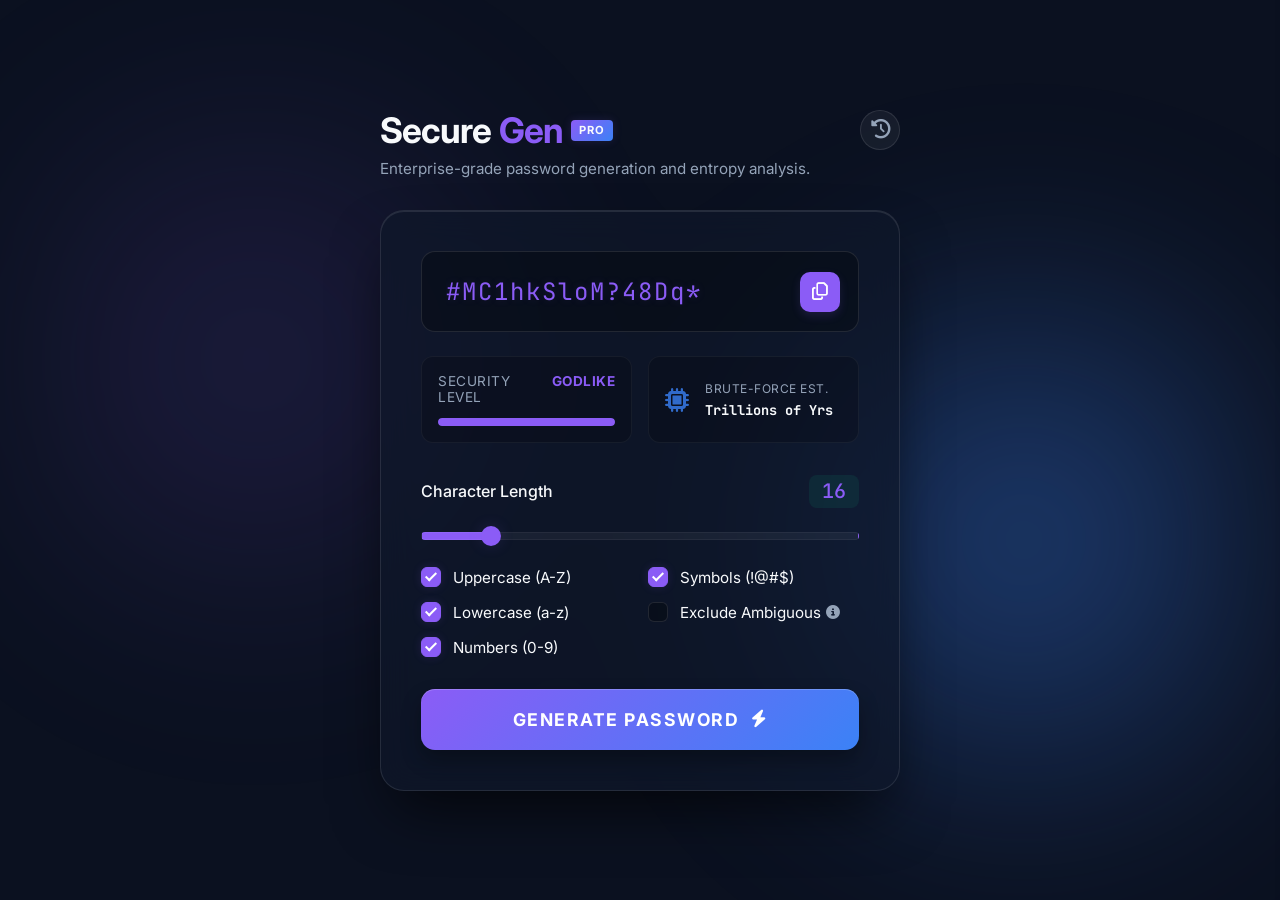
==== index.html @ d8eb7a4e "Initialize Premium Password Generator" ====
<!DOCTYPE html>
<html lang="en">
<head>
    <meta charset="UTF-8">
    <meta name="viewport" content="width=device-width, initial-scale=1.0">
    <title>SecureGen - Premium Password Generator</title>
    <meta name="description" content="Generate highly secure, strong passwords instantly with SecureGen.">
    <link rel="stylesheet" href="style.css">
    <link rel="preconnect" href="https://fonts.googleapis.com">
    <link rel="preconnect" href="https://fonts.gstatic.com" crossorigin>
    <link href="https://fonts.googleapis.com/css2?family=Inter:wght@400;500;600;700&family=JetBrains+Mono:wght@400;700&display=swap" rel="stylesheet">
    <link rel="stylesheet" href="https://cdnjs.cloudflare.com/ajax/libs/font-awesome/6.4.0/css/all.min.css">
</head>
<body>
    <div class="background-mesh" id="bg-mesh"></div>
    
    <div class="container">
        <header>
            <div class="header-top">
                <h1>Secure<span class="highlight">Gen</span> <span class="badge">PRO</span></h1>
                <button id="history-toggle-btn" title="View Password History"><i class="fas fa-history"></i></button>
            </div>
            <p>Enterprise-grade password generation and entropy analysis.</p>
        </header>

        <main class="generator-box" id="card">
            <div class="output-container">
                <input type="text" id="password-output" readonly placeholder="P4$5W0rD!">
                <button id="copy-btn" title="Copy to clipboard">
                    <i class="far fa-copy"></i>
                </button>
            </div>
            
            <div class="analytics-panel">
                <div class="strength-meter" data-strength="3">
                    <div class="strength-header">
                        <span>Security Level</span>
                        <span class="strength-text" id="strength-text">Strong</span>
                    </div>
                    <div class="strength-bar"></div>
                </div>
                
                <div class="crack-time">
                    <i class="fas fa-microchip"></i>
                    <div class="crack-info">
                        <span class="crack-label">Brute-Force Est.</span>
                        <span class="crack-val" id="crack-time-val">2.5 Million Years</span>
                    </div>
                </div>
            </div>

            <div class="controls">
                <div class="control-group length-group">
                    <div class="length-header">
                        <label for="length-slider">Character Length</label>
                        <span id="length-val">16</span>
                    </div>
                    <input type="range" id="length-slider" min="8" max="64" value="16">
                </div>

                <div class="checkboxes">
                    <div class="checkbox-column">
                        <label class="custom-checkbox">
                            <input type="checkbox" id="uppercase" checked>
                            <span class="checkmark"></span>
                            Uppercase (A-Z)
                        </label>
                        <label class="custom-checkbox">
                            <input type="checkbox" id="lowercase" checked>
                            <span class="checkmark"></span>
                            Lowercase (a-z)
                        </label>
                        <label class="custom-checkbox">
                            <input type="checkbox" id="numbers" checked>
                            <span class="checkmark"></span>
                            Numbers (0-9)
                        </label>
                    </div>
                    <div class="checkbox-column">
                        <label class="custom-checkbox">
                            <input type="checkbox" id="symbols" checked>
                            <span class="checkmark"></span>
                            Symbols (!@#$)
                        </label>
                        <label class="custom-checkbox exclude">
                            <input type="checkbox" id="exclude-ambiguous">
                            <span class="checkmark"></span>
                            Exclude Ambiguous <span class="tooltip-icon" title="Excludes similar characters like i, l, 1, L, o, 0, O"><i class="fas fa-info-circle"></i></span>
                        </label>
                    </div>
                </div>
            </div>

            <button id="generate-btn">
                <span>Generate Password</span> <i class="fas fa-bolt"></i>
            </button>
        </main>
    </div>
    
    <div class="history-sidebar" id="history-sidebar">
        <div class="history-header">
            <h2>Recent Passwords</h2>
            <button id="history-close-btn"><i class="fas fa-times"></i></button>
        </div>
        <div class="history-list" id="history-list">
            <!-- History items will be injected here -->
            <div class="empty-history">No history yet.</div>
        </div>
        <button id="clear-history-btn" class="clear-btn" style="display: none;">Clear History</button>
    </div>
    
    <div class="overlay" id="overlay"></div>

    <div class="toast" id="toast"><i class="fas fa-check-circle"></i> Password copied!</div>

    <script src="script.js"></script>
</body>
</html>
---- style.css ----
:root {
    --bg-color: #0b1120;
    --card-bg: rgba(15, 23, 42, 0.7);
    --primary: #10b981;
    --primary-hover: #059669;
    --primary-glow: rgba(16, 185, 129, 0.4);
    --secondary: #3b82f6;
    --secondary-glow: rgba(59, 130, 246, 0.4);
    --text-main: #f8fafc;
    --text-muted: #94a3b8;
    --border-color: rgba(255, 255, 255, 0.1);
    
    --strength-weak: #ef4444;
    --strength-medium: #f59e0b;
    --strength-strong: #10b981;
    --strength-godlike: #8b5cf6;
    
    --font-ui: 'Inter', sans-serif;
    --font-mono: 'JetBrains Mono', monospace;
}

* { box-sizing: border-box; margin: 0; padding: 0; }

body {
    background-color: var(--bg-color);
    color: var(--text-main);
    font-family: var(--font-ui);
    min-height: 100vh;
    display: flex;
    justify-content: center;
    align-items: center;
    overflow-x: hidden;
    position: relative;
    padding: 1rem;
}

.background-mesh {
    position: absolute;
    top: 0; left: 0; width: 100vw; height: 100vh;
    background: 
        radial-gradient(circle at 20% 40%, var(--primary-glow), transparent 30%),
        radial-gradient(circle at 80% 60%, var(--secondary-glow), transparent 30%);
    filter: blur(80px);
    z-index: 0;
    transition: background 0.5s ease;
}

.container {
    position: relative;
    z-index: 1;
    width: 100%;
    max-width: 520px;
    perspective: 1000px;
}

header {
    margin-bottom: 2rem;
}

.header-top {
    display: flex;
    justify-content: space-between;
    align-items: center;
    margin-bottom: 0.5rem;
}

header h1 {
    font-size: 2.2rem;
    font-weight: 700;
    letter-spacing: -1px;
    display: flex;
    align-items: center;
    gap: 0.5rem;
}

header h1 .highlight { color: var(--primary); }

.badge {
    background: linear-gradient(135deg, var(--primary), var(--secondary));
    font-size: 0.7rem;
    padding: 0.2rem 0.5rem;
    border-radius: 4px;
    font-weight: 700;
    letter-spacing: 1px;
    box-shadow: 0 0 10px var(--primary-glow);
}

#history-toggle-btn {
    background: rgba(255,255,255,0.05);
    border: 1px solid var(--border-color);
    color: var(--text-muted);
    font-size: 1.2rem;
    width: 40px;
    height: 40px;
    border-radius: 50%;
    cursor: pointer;
    transition: all 0.3s ease;
}

#history-toggle-btn:hover {
    color: var(--text-main);
    background: rgba(255,255,255,0.1);
    box-shadow: 0 0 15px rgba(255,255,255,0.1);
}

header p { color: var(--text-muted); font-size: 0.95rem; }

.generator-box {
    background: var(--card-bg);
    backdrop-filter: blur(16px);
    -webkit-backdrop-filter: blur(16px);
    border: 1px solid var(--border-color);
    border-radius: 24px;
    padding: 2.5rem;
    box-shadow: 0 30px 60px -15px rgba(0, 0, 0, 0.7), inset 0 1px 0 rgba(255,255,255,0.1);
    transform-style: preserve-3d;
    transition: transform 0.1s ease-out;
}

.output-container { position: relative; margin-bottom: 1.5rem; }

#password-output {
    width: 100%;
    background: rgba(0, 0, 0, 0.3);
    border: 1px solid var(--border-color);
    border-radius: 14px;
    padding: 1.5rem 3.5rem 1.5rem 1.5rem;
    color: var(--primary);
    font-family: var(--font-mono);
    font-size: 1.5rem;
    outline: none;
    transition: all 0.3s ease;
    text-shadow: 0 0 10px var(--primary-glow);
    letter-spacing: 2px;
}

#password-output:focus {
    border-color: var(--primary);
    box-shadow: 0 0 20px var(--primary-glow), inset 0 0 10px rgba(0,0,0,0.5);
}

#copy-btn {
    position: absolute;
    right: 1.2rem; top: 50%; transform: translateY(-50%);
    background: var(--primary);
    border: none;
    color: #fff;
    width: 40px; height: 40px;
    border-radius: 10px;
    font-size: 1.1rem;
    cursor: pointer;
    transition: all 0.2s cubic-bezier(0.175, 0.885, 0.32, 1.275);
    display: flex; align-items: center; justify-content: center;
    box-shadow: 0 4px 10px var(--primary-glow);
}

#copy-btn:hover { transform: translateY(-50%) scale(1.05); }
#copy-btn:active { transform: translateY(-50%) scale(0.95); }

.analytics-panel {
    display: flex;
    gap: 1rem;
    margin-bottom: 2rem;
}

.strength-meter {
    flex: 1;
    background: rgba(0, 0, 0, 0.2);
    padding: 1rem;
    border-radius: 12px;
    border: 1px solid rgba(255,255,255,0.05);
}

.strength-header {
    display: flex; justify-content: space-between;
    margin-bottom: 0.8rem;
    font-size: 0.85rem; color: var(--text-muted); text-transform: uppercase; letter-spacing: 0.5px;
}

.strength-text { font-weight: 700; transition: color 0.4s ease; }

.strength-bar {
    height: 8px; width: 100%;
    background: #1e293b;
    border-radius: 4px;
    position: relative; overflow: hidden;
}

.strength-bar::before {
    content: ''; position: absolute; top: 0; left: 0;
    height: 100%; width: 0%;
    background: var(--strength-medium);
    transition: width 0.5s cubic-bezier(0.175, 0.885, 0.32, 1.275), background-color 0.5s ease;
    border-radius: 4px;
}

.crack-time {
    flex: 1;
    background: rgba(0, 0, 0, 0.2);
    padding: 1rem;
    border-radius: 12px;
    border: 1px solid rgba(255,255,255,0.05);
    display: flex; align-items: center; gap: 1rem;
}

.crack-time i { font-size: 1.5rem; color: var(--secondary); opacity: 0.8; }
.crack-info { display: flex; flex-direction: column; gap: 0.3rem; }
.crack-label { font-size: 0.75rem; color: var(--text-muted); text-transform: uppercase; letter-spacing: 0.5px; }
.crack-val { font-size: 0.85rem; font-weight: 700; color: var(--text-main); font-family: var(--font-mono); }

/* Dynamic color classes assigned by JS */
.strength-meter[data-strength="1"] .strength-bar::before { width: 25%; background: var(--strength-weak); box-shadow: 0 0 10px var(--strength-weak); }
.strength-meter[data-strength="1"] .strength-text { color: var(--strength-weak); }
.strength-meter[data-strength="2"] .strength-bar::before { width: 50%; background: var(--strength-medium); box-shadow: 0 0 10px var(--strength-medium);  }
.strength-meter[data-strength="2"] .strength-text { color: var(--strength-medium); }
.strength-meter[data-strength="3"] .strength-bar::before { width: 75%; background: var(--strength-strong); box-shadow: 0 0 10px var(--strength-strong);  }
.strength-meter[data-strength="3"] .strength-text { color: var(--strength-strong); }
.strength-meter[data-strength="4"] .strength-bar::before { width: 100%; background: var(--strength-godlike); box-shadow: 0 0 15px var(--strength-godlike);  }
.strength-meter[data-strength="4"] .strength-text { color: var(--strength-godlike); }


.controls { display: flex; flex-direction: column; gap: 1.5rem; margin-bottom: 2rem; }

.length-header { display: flex; justify-content: space-between; align-items: center; margin-bottom: 1rem; font-weight: 500; }
#length-val { color: var(--primary); font-family: var(--font-mono); font-size: 1.25rem; background: rgba(16,185,129,0.1); padding: 0.2rem 0.8rem; border-radius: 8px; }

input[type="range"] { -webkit-appearance: none; width: 100%; height: 8px; background: rgba(255,255,255,0.05); border-radius: 4px; outline: none; border: 1px solid rgba(255,255,255,0.05); }
input[type="range"]::-webkit-slider-thumb { -webkit-appearance: none; appearance: none; width: 20px; height: 20px; border-radius: 50%; background: var(--primary); cursor: pointer; box-shadow: 0 0 15px var(--primary-glow); transition: transform 0.1s; }
input[type="range"]::-webkit-slider-thumb:hover { transform: scale(1.2); }

.checkboxes { display: grid; grid-template-columns: 1fr 1fr; gap: 1rem; }
.checkbox-column { display: flex; flex-direction: column; gap: 1rem; }

.custom-checkbox { display: flex; align-items: center; position: relative; padding-left: 32px; cursor: pointer; font-size: 0.95rem; color: var(--text-main); user-select: none; transition: color 0.2s; }
.custom-checkbox:hover { color: #fff; }
.custom-checkbox input { position: absolute; opacity: 0; cursor: pointer; height: 0; width: 0; }

.checkmark { position: absolute; top: -1px; left: 0; height: 20px; width: 20px; background-color: rgba(0,0,0,0.3); border: 1px solid var(--border-color); border-radius: 6px; transition: all 0.2s ease; }
.custom-checkbox:hover input ~ .checkmark { border-color: rgba(255,255,255,0.3); }
.custom-checkbox input:checked ~ .checkmark { background-color: var(--primary); border-color: var(--primary); box-shadow: 0 0 10px var(--primary-glow); }

.checkmark:after { content: ""; position: absolute; display: none; left: 6px; top: 2px; width: 4px; height: 9px; border: solid white; border-width: 0 2px 2px 0; transform: rotate(45deg); }
.custom-checkbox input:checked ~ .checkmark:after { display: block; }

.tooltip-icon { color: var(--text-muted); margin-left: 5px; font-size: 0.85rem; cursor: help; }

#generate-btn {
    width: 100%; padding: 1.25rem;
    background: linear-gradient(135deg, var(--primary), var(--secondary));
    color: #fff; border: none; border-radius: 14px;
    font-family: var(--font-ui); font-size: 1.1rem; font-weight: 700;
    text-transform: uppercase; letter-spacing: 1.5px;
    cursor: pointer; display: flex; justify-content: center; align-items: center; gap: 0.75rem;
    transition: all 0.3s ease; position: relative; overflow: hidden;
    box-shadow: 0 10px 20px rgba(0,0,0,0.3), inset 0 1px 0 rgba(255,255,255,0.2);
}

#generate-btn::before {
    content: ''; position: absolute; top: 0; left: -100%; width: 100%; height: 100%;
    background: linear-gradient(90deg, transparent, rgba(255,255,255,0.2), transparent);
    transition: left 0.5s ease;
}

#generate-btn:hover { transform: translateY(-3px); box-shadow: 0 15px 25px rgba(0,0,0,0.4); }
#generate-btn:hover::before { left: 100%; }
#generate-btn:active { transform: translateY(1px); }

/* Toast */
.toast {
    position: fixed; bottom: -100px; left: 50%; transform: translateX(-50%);
    background: rgba(15, 23, 42, 0.9); border: 1px solid var(--primary); color: white;
    padding: 1rem 2rem; border-radius: 50px; font-weight: 500;
    box-shadow: 0 10px 30px rgba(0,0,0,0.5), 0 0 20px var(--primary-glow);
    transition: bottom 0.5s cubic-bezier(0.68, -0.55, 0.265, 1.55);
    z-index: 100;
    display: flex; align-items: center; gap: 0.5rem;
}
.toast i { color: var(--primary); }
.toast.show { bottom: 40px; }

/* History Sidebar */
.history-sidebar {
    position: fixed; top: 0; right: -400px; width: 350px; height: 100vh;
    background: rgba(15, 23, 42, 0.95); backdrop-filter: blur(20px); -webkit-backdrop-filter: blur(20px);
    border-left: 1px solid var(--border-color); box-shadow: -10px 0 30px rgba(0,0,0,0.5);
    z-index: 1000; transition: right 0.4s cubic-bezier(0.4, 0, 0.2, 1);
    display: flex; flex-direction: column; padding: 2rem;
}

.history-sidebar.open { right: 0; }

.history-header { display: flex; justify-content: space-between; align-items: center; margin-bottom: 2rem; border-bottom: 1px solid var(--border-color); padding-bottom: 1rem; }
.history-header h2 { font-size: 1.3rem; font-weight: 600; }
#history-close-btn { background: transparent; border: none; color: var(--text-muted); font-size: 1.5rem; cursor: pointer; transition: color 0.2s; }
#history-close-btn:hover { color: white; }

.history-list { flex: 1; overflow-y: auto; display: flex; flex-direction: column; gap: 1rem; padding-right: 0.5rem; }
.history-list::-webkit-scrollbar { width: 6px; }
.history-list::-webkit-scrollbar-thumb { background: rgba(255,255,255,0.1); border-radius: 3px; }

.empty-history { color: var(--text-muted); text-align: center; margin-top: 2rem; font-size: 0.9rem; }

.history-item { background: rgba(0,0,0,0.2); padding: 1rem; border-radius: 10px; border: 1px solid rgba(255,255,255,0.05); display: flex; justify-content: space-between; align-items: center; transition: background 0.2s; }
.history-item:hover { background: rgba(255,255,255,0.05); }
.history-pw { font-family: var(--font-mono); color: var(--primary); font-size: 1.1rem; letter-spacing: 1px; word-break: break-all; }
.history-copy { background: transparent; border: none; color: var(--text-muted); cursor: pointer; font-size: 1.1rem; padding: 0.5rem; border-radius: 5px; }
.history-copy:hover { color: var(--text-main); background: rgba(255,255,255,0.1); }

.clear-btn { margin-top: 1rem; width: 100%; padding: 1rem; background: rgba(239, 68, 68, 0.1); color: var(--strength-weak); border: 1px solid rgba(239, 68, 68, 0.3); border-radius: 10px; font-weight: 600; cursor: pointer; transition: all 0.2s; }
.clear-btn:hover { background: rgba(239, 68, 68, 0.2); color: #fff; }

.overlay { position: fixed; top: 0; left: 0; width: 100vw; height: 100vh; background: rgba(0,0,0,0.5); backdrop-filter: blur(5px); z-index: 999; opacity: 0; pointer-events: none; transition: opacity 0.4s; }
.overlay.show { opacity: 1; pointer-events: all; }

@media (max-width: 600px) {
    .checkboxes { grid-template-columns: 1fr; }
    .analytics-panel { flex-direction: column; }
    .history-sidebar { width: 100%; right: -100%; }
}
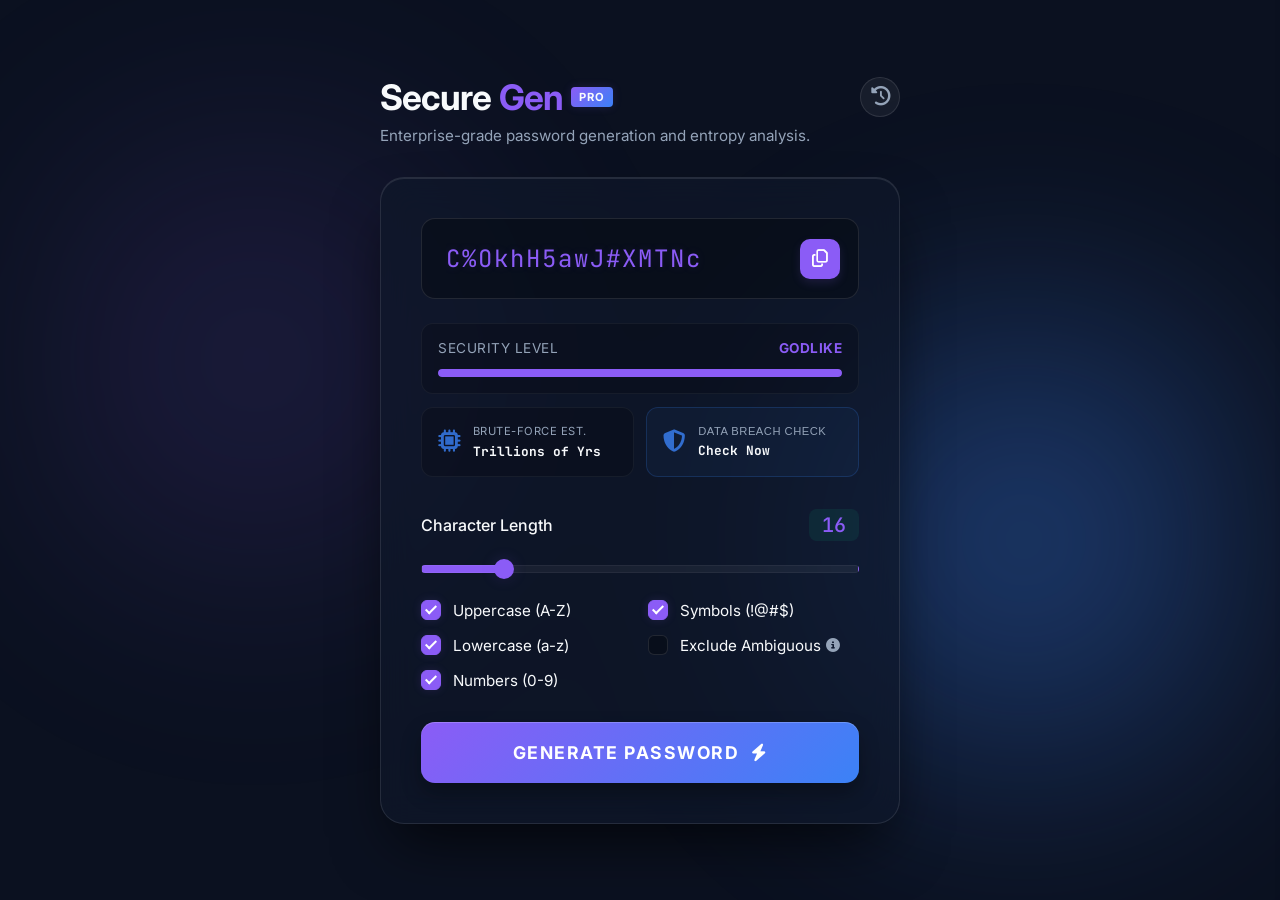
==== commit 168aa1ba: "Enhance security: CSPRNG, Fisher-Yates, and HIBP Data Breach Check" ====
--- a/index.html
+++ b/index.html
@@ -32,7 +32,7 @@
             </div>
             
             <div class="analytics-panel">
-                <div class="strength-meter" data-strength="3">
+                <div class="stat-box strength-meter" data-strength="3">
                     <div class="strength-header">
                         <span>Security Level</span>
                         <span class="strength-text" id="strength-text">Strong</span>
@@ -40,22 +40,35 @@
                     <div class="strength-bar"></div>
                 </div>
                 
-                <div class="crack-time">
-                    <i class="fas fa-microchip"></i>
-                    <div class="crack-info">
-                        <span class="crack-label">Brute-Force Est.</span>
-                        <span class="crack-val" id="crack-time-val">2.5 Million Years</span>
+                <div class="stat-box crack-time">
+                    <i class="fas fa-microchip stat-icon"></i>
+                    <div class="stat-info">
+                        <span class="stat-label">Brute-Force Est.</span>
+                        <span class="stat-val" id="crack-time-val">2.5 Million Years</span>
                     </div>
                 </div>
+
+                <button class="stat-box pwned-check" id="pwned-btn" title="Check against database of 13+ Billion leaked passwords securely">
+                    <i class="fas fa-shield-alt stat-icon" id="pwned-icon"></i>
+                    <div class="stat-info">
+                        <span class="stat-label">Data Breach Check</span>
+                        <span class="stat-val" id="pwned-val">Check Now</span>
+                    </div>
+                </button>
             </div>
 
             <div class="controls">
                 <div class="control-group length-group">
                     <div class="length-header">
-                        <label for="length-slider">Character Length</label>
+                        <label for="length-slider">
+                            Character Length 
+                            <span id="length-warning" style="display:none; color: var(--strength-weak); font-size: 0.8rem; margin-left: 8px;">
+                                <i class="fas fa-exclamation-triangle"></i> Min 12 recommended
+                            </span>
+                        </label>
                         <span id="length-val">16</span>
                     </div>
-                    <input type="range" id="length-slider" min="8" max="64" value="16">
+                    <input type="range" id="length-slider" min="6" max="64" value="16">
                 </div>
 
                 <div class="checkboxes">
@@ -103,7 +116,6 @@
             <button id="history-close-btn"><i class="fas fa-times"></i></button>
         </div>
         <div class="history-list" id="history-list">
-            <!-- History items will be injected here -->
             <div class="empty-history">No history yet.</div>
         </div>
         <button id="clear-history-btn" class="clear-btn" style="display: none;">Clear History</button>
--- a/style.css
+++ b/style.css
@@ -157,23 +157,34 @@
 #copy-btn:hover { transform: translateY(-50%) scale(1.05); }
 #copy-btn:active { transform: translateY(-50%) scale(0.95); }
 
+/* Analytics Panel */
 .analytics-panel {
-    display: flex;
-    gap: 1rem;
+    display: grid;
+    grid-template-columns: 1fr 1fr;
+    gap: 0.8rem;
     margin-bottom: 2rem;
 }
 
-.strength-meter {
-    flex: 1;
+.stat-box {
     background: rgba(0, 0, 0, 0.2);
     padding: 1rem;
     border-radius: 12px;
     border: 1px solid rgba(255,255,255,0.05);
+    display: flex;
+    align-items: center;
+    gap: 0.8rem;
+}
+
+.strength-meter {
+    grid-column: span 2;
+    flex-direction: column;
+    align-items: stretch;
+    justify-content: center;
+    gap: 0.8rem;
 }
 
 .strength-header {
     display: flex; justify-content: space-between;
-    margin-bottom: 0.8rem;
     font-size: 0.85rem; color: var(--text-muted); text-transform: uppercase; letter-spacing: 0.5px;
 }
 
@@ -194,19 +205,26 @@
     border-radius: 4px;
 }
 
-.crack-time {
-    flex: 1;
-    background: rgba(0, 0, 0, 0.2);
-    padding: 1rem;
-    border-radius: 12px;
-    border: 1px solid rgba(255,255,255,0.05);
-    display: flex; align-items: center; gap: 1rem;
-}
-
-.crack-time i { font-size: 1.5rem; color: var(--secondary); opacity: 0.8; }
-.crack-info { display: flex; flex-direction: column; gap: 0.3rem; }
-.crack-label { font-size: 0.75rem; color: var(--text-muted); text-transform: uppercase; letter-spacing: 0.5px; }
-.crack-val { font-size: 0.85rem; font-weight: 700; color: var(--text-main); font-family: var(--font-mono); }
+.stat-icon { font-size: 1.4rem; color: var(--secondary); opacity: 0.8; transition: color 0.3s;}
+.stat-info { display: flex; flex-direction: column; gap: 0.3rem; text-align: left;}
+.stat-label { font-size: 0.7rem; color: var(--text-muted); text-transform: uppercase; letter-spacing: 0.5px; }
+.stat-val { font-size: 0.8rem; font-weight: 700; color: var(--text-main); font-family: var(--font-mono); transition: color 0.3s;}
+
+.pwned-check {
+    cursor: pointer;
+    background: rgba(59, 130, 246, 0.05);
+    border-color: rgba(59, 130, 246, 0.2);
+    outline: none;
+    transition: all 0.2s;
+}
+
+.pwned-check:hover {
+    background: rgba(59, 130, 246, 0.15);
+    transform: translateY(-2px);
+    box-shadow: 0 5px 15px rgba(59, 130, 246, 0.2);
+}
+
+.pwned-check:active { transform: translateY(0); }
 
 /* Dynamic color classes assigned by JS */
 .strength-meter[data-strength="1"] .strength-bar::before { width: 25%; background: var(--strength-weak); box-shadow: 0 0 10px var(--strength-weak); }
@@ -312,8 +330,9 @@
 .overlay { position: fixed; top: 0; left: 0; width: 100vw; height: 100vh; background: rgba(0,0,0,0.5); backdrop-filter: blur(5px); z-index: 999; opacity: 0; pointer-events: none; transition: opacity 0.4s; }
 .overlay.show { opacity: 1; pointer-events: all; }
 
-@media (max-width: 600px) {
+@media (max-width: 500px) {
+    .analytics-panel { grid-template-columns: 1fr; }
+    .strength-meter { grid-column: span 1; }
     .checkboxes { grid-template-columns: 1fr; }
-    .analytics-panel { flex-direction: column; }
     .history-sidebar { width: 100%; right: -100%; }
 }
